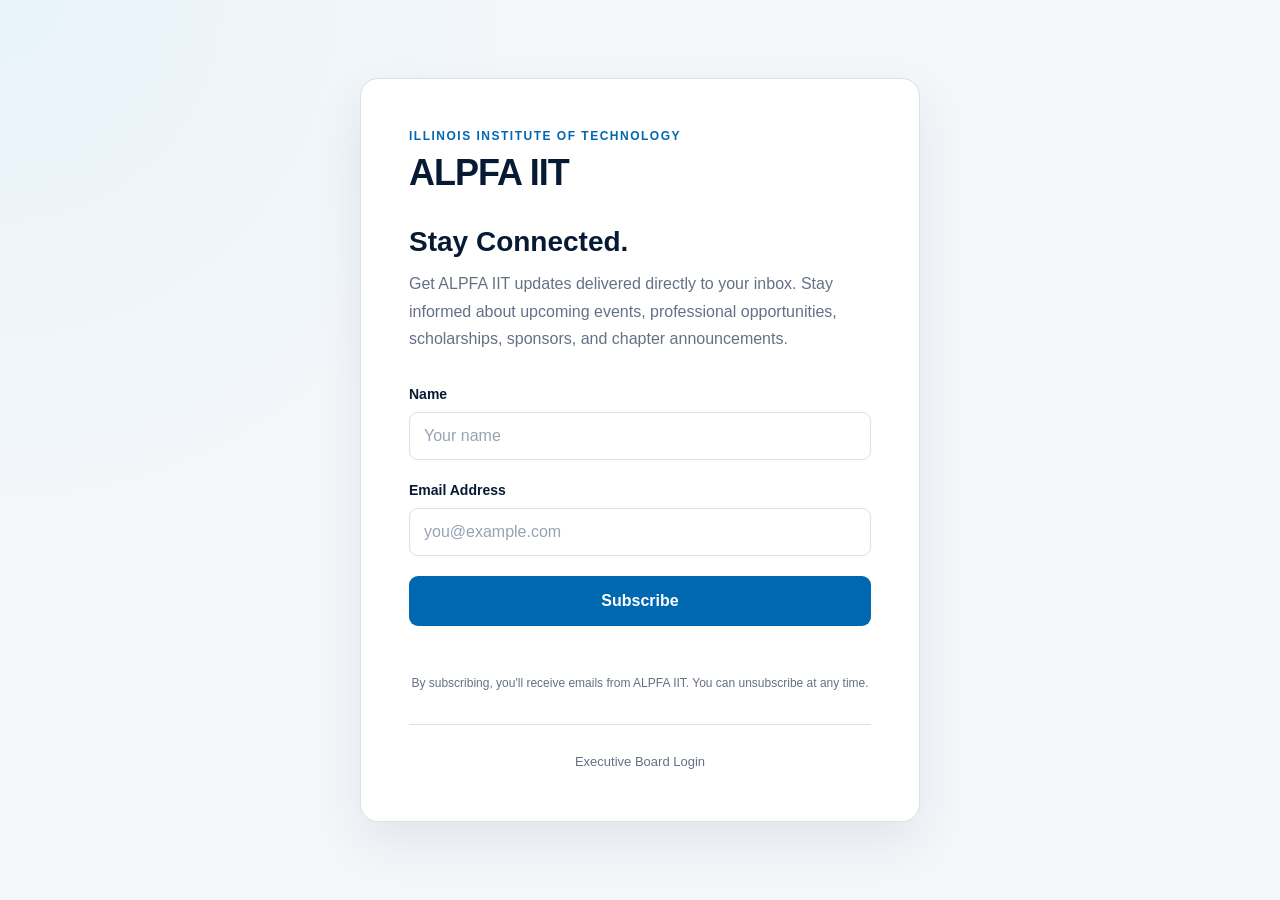
==== index.html @ 29b38a28 "Initial commit - ALPFA IIT Newsletter Studio" ====
<!DOCTYPE html>
<html lang="en">

<head>

    <!-- =====================================================
         BASIC PAGE SETTINGS
         ===================================================== -->

    <!-- Allows normal text characters to display correctly -->
    <meta charset="UTF-8">

    <!-- Makes the website scale correctly on phones/tablets -->
    <meta name="viewport" content="width=device-width, initial-scale=1.0">

    <!-- Text shown on the browser tab -->
    <title>ALPFA IIT Newsletter</title>

    <!-- =====================================================
         WEBSITE STYLESHEET
         ===================================================== -->

    <!-- Connects this page to our main CSS file -->
    <link rel="stylesheet" href="css/style.css">
</head>
<body>

    <!-- =====================================================
         MAIN WEBSITE
         ===================================================== -->

    <main class="subscribe-page">

        <!-- =================================================
             SUBSCRIPTION CARD
             ================================================= -->

        <section class="subscribe-card">

            <!-- =============================================
                 ORGANIZATION HEADER
                 ============================================= -->

            <div class="organization-header">

                <!--
                    We will add the actual ALPFA IIT logo here
                    later.

                    For now we're using text so that we can
                    build and test the layout first.
                -->

                <p class="organization-label">
                    ILLINOIS INSTITUTE OF TECHNOLOGY
                </p>
                <h1>
                    ALPFA IIT
                </h1>
            </div>

            <!-- =============================================
                 NEWSLETTER INTRODUCTION
                 ============================================= -->

            <div class="subscribe-intro">
                <h2>
                    Stay Connected.
                </h2>
                <p>
                    Get ALPFA IIT updates delivered directly to
                    your inbox. Stay informed about upcoming
                    events, professional opportunities,
                    scholarships, sponsors, and chapter
                    announcements.
                </p>
            </div>

            <!-- =============================================
                 SUBSCRIPTION FORM
                 ============================================= -->

            <!--
                JavaScript will eventually take the information
                entered here and send it to our Google Apps
                Script backend.

                Apps Script will then save the subscriber in
                our Google Sheet.
            -->

            <form id="subscribeForm">

                <!-- NAME FIELD -->

                <div class="form-group">
                    <label for="subscriberName">
                        Name
                    </label>
                    <input
                        type="text"
                        id="subscriberName"
                        name="name"
                        placeholder="Your name"
                        autocomplete="name"
                        required
                    >
                </div>

                <!-- EMAIL FIELD -->

                <div class="form-group">
                    <label for="subscriberEmail">
                        Email Address
                    </label>
                    <input
                        type="email"
                        id="subscriberEmail"
                        name="email"
                        placeholder="you@example.com"
                        autocomplete="email"
                        required
                    >
                </div>
                <!-- SUBSCRIBE BUTTON -->
                <button
                    type="submit"
                    class="primary-button"
                    id="subscribeButton"
                >
                    Subscribe
                </button>
                <!-- =========================================
                     FORM MESSAGE
                     ========================================= -->

                <!--
                    JavaScript will use this area to show
                    messages such as:

                    "You're subscribed!"

                    or

                    "That email is already subscribed."
                -->
                <p
                    id="subscribeMessage"
                    class="form-message"
                    aria-live="polite"
                ></p>
            </form>

            <!-- =============================================
                 PRIVACY MESSAGE
                 ============================================= -->

            <p class="privacy-message">
                By subscribing, you'll receive emails from
                ALPFA IIT. You can unsubscribe at any time.
            </p>

            <!-- =============================================
                 ADMIN LOGIN LINK
                 ============================================= -->

            <!--
                Regular subscribers don't need accounts.

                This small link will take ALPFA executive
                board members to the separate login page.
            -->

            <div class="admin-link-container">
                <a href="login.html" class="admin-link">
                    Executive Board Login
                </a>

            </div>
        </section>
    </main>

    <!-- =====================================================
         JAVASCRIPT
         ===================================================== -->

    <!--
        Handles the subscription form.
        We're creating the file now, but we haven't added
        its functionality yet.
    -->

    <script src="js/subscribe.js"></script>

</body>
</html>
---- css/style.css ----
/* ============================================================
   ALPFA IIT NEWSLETTER STUDIO
   MAIN STYLESHEET
   ============================================================

   This file controls the appearance of the entire website.

   COLORS USED:
   Dark Navy:      #071A33
   ALPFA Blue:     #0067B1
   Light Blue:     #EAF4FB
   White:          #FFFFFF
   Text Gray:      #667085
   Border Gray:    #D9E0E7

   Later, if we want to change the site's overall appearance,
   this will be the main file we edit.
   ============================================================ */


/* ============================================================
   1. GLOBAL RESET
   ============================================================

   Browsers automatically add margins and padding to certain
   elements. This removes those defaults so our layout behaves
   consistently.
   ============================================================ */

* {
    margin: 0;
    padding: 0;
    box-sizing: border-box;
}


/* ============================================================
   2. COLOR VARIABLES
   ============================================================

   Instead of repeatedly typing color codes throughout the file,
   we define them once here.

   Example:

   color: var(--navy);

   If we later change --navy, every element using it changes.
   ============================================================ */

:root {

    /* Main dark background */
    --navy: #071A33;

    /* Main ALPFA-style blue */
    --blue: #0067B1;

    /* Darker blue used when hovering buttons */
    --blue-hover: #00528D;

    /* Very light blue */
    --light-blue: #EAF4FB;

    /* Main page background */
    --background: #F4F7FA;

    /* White */
    --white: #FFFFFF;

    /* Main text */
    --text: #17202A;

    /* Secondary text */
    --text-muted: #667085;

    /* Borders */
    --border: #D9E0E7;

    /* Success messages */
    --success: #15803D;

    /* Error messages */
    --error: #B42318;
}

/* ============================================================
   3. BODY
   ============================================================ */

body {

    /* Modern system font stack */
    font-family:
        -apple-system,
        BlinkMacSystemFont,
        "Segoe UI",
        Roboto,
        Helvetica,
        Arial,
        sans-serif;
    background-color: var(--background);
    color: var(--text);
    min-height: 100vh;
    line-height: 1.5;
}

/* ============================================================
   4. PUBLIC SUBSCRIPTION PAGE
   ============================================================

   Centers the subscription card on the screen.
   ============================================================ */

.subscribe-page {
    min-height: 100vh;
    display: flex;
    align-items: center;
    justify-content: center;
    padding: 40px 20px;

    /*
       Subtle background gradient.

       This keeps the page from looking like a completely
       flat gray background.
    */
    background:
        radial-gradient(
            circle at top left,
            #E8F3FA 0%,
            transparent 35%
        ),
        var(--background);
}

/* ============================================================
   5. SUBSCRIPTION CARD
   ============================================================ */

.subscribe-card {
    width: 100%;
    max-width: 560px;
    background-color: var(--white);
    border: 1px solid var(--border);
    border-radius: 18px;
    padding: 48px;
    box-shadow:
        0 20px 50px rgba(7, 26, 51, 0.08);
}

/* ============================================================
   6. ORGANIZATION HEADER
   ============================================================ */

.organization-header {
    margin-bottom: 32px;
}

/* Small IIT text above ALPFA IIT */

.organization-label {
    color: var(--blue);
    font-size: 12px;
    font-weight: 700;
    letter-spacing: 1.5px;
    margin-bottom: 8px;
}

/* ALPFA IIT main heading */

.organization-header h1 {
    color: var(--navy);
    font-size: 36px;
    line-height: 1.1;
    font-weight: 800;
    letter-spacing: -1px;
}

/* ============================================================
   7. INTRODUCTION
   ============================================================ */

.subscribe-intro {
    margin-bottom: 32px;
}

.subscribe-intro h2 {
    color: var(--navy);
    font-size: 28px;
    line-height: 1.2;
    margin-bottom: 12px;
    font-weight: 700;
}

.subscribe-intro p {
    color: var(--text-muted);
    font-size: 16px;
    line-height: 1.7;
}

/* ============================================================
   8. FORM
   ============================================================ */

#subscribeForm {
    width: 100%;
}

/* ============================================================
   9. FORM GROUPS
   ============================================================

   Each form-group contains:

   Label
   Input
   ============================================================ */

.form-group {
    margin-bottom: 20px;
}

.form-group label {
    display: block;
    color: var(--navy);
    font-size: 14px;
    font-weight: 600;
    margin-bottom: 7px;
}

/* ============================================================
   10. TEXT INPUTS
   ============================================================ */

.form-group input {
    width: 100%;
    height: 48px;
    padding: 0 14px;
    font-family: inherit;
    font-size: 16px;
    color: var(--text);
    background-color: var(--white);
    border: 1px solid var(--border);
    border-radius: 9px;
    outline: none;
    transition:
        border-color 0.2s ease,
        box-shadow 0.2s ease;
}

/* Input placeholder text */

.form-group input::placeholder {
    color: #98A2B3;
}

/* Input selected/focused */

.form-group input:focus {
    border-color: var(--blue);
    box-shadow:
        0 0 0 3px rgba(0, 103, 177, 0.12);
}

/* ============================================================
   11. PRIMARY BUTTON
   ============================================================ */

.primary-button {
    width: 100%;
    height: 50px;
    border: none;
    border-radius: 9px;
    background-color: var(--blue);
    color: var(--white);
    font-family: inherit;
    font-size: 16px;
    font-weight: 700;
    cursor: pointer;
    transition:
        background-color 0.2s ease,
        transform 0.1s ease;
}

/* Mouse hover */

.primary-button:hover {
    background-color: var(--blue-hover);
}

/* Small click animation */

.primary-button:active {
    transform: scale(0.99);
}

/* ============================================================
   12. FORM STATUS MESSAGE
   ============================================================

   Later JavaScript will put success/error messages here.
   ============================================================ */

.form-message {
    min-height: 24px;
    margin-top: 14px;
    font-size: 14px;
    text-align: center;
}

/* We will apply this class with JavaScript */

.form-message.success {
    color: var(--success);
}

/* We will apply this class with JavaScript */

.form-message.error {
    color: var(--error);
}

/* ============================================================
   13. PRIVACY MESSAGE
   ============================================================ */

.privacy-message {
    margin-top: 10px;
    color: var(--text-muted);
    font-size: 12px;
    line-height: 1.5;
    text-align: center;
}

/* ============================================================
   14. ADMIN LOGIN AREA
   ============================================================ */

.admin-link-container {
    margin-top: 32px;
    padding-top: 24px;
    border-top: 1px solid var(--border);
    text-align: center;
}

.admin-link {
    color: var(--text-muted);
    font-size: 13px;
    text-decoration: none;
    transition: color 0.2s ease;
}

.admin-link:hover {
    color: var(--blue);
    text-decoration: underline;
}

/* ============================================================
   15. MOBILE RESPONSIVE DESIGN
   ============================================================

   When the screen becomes smaller than 600px, we reduce the
   spacing and font sizes slightly.

   This makes the signup page work well on phones, which will
   be important when students scan a QR code at ALPFA events.
   ============================================================ */

@media (max-width: 600px) {

    .subscribe-page {
        align-items: flex-start;
        padding: 24px 16px;
    }

    .subscribe-card {
        padding: 32px 24px;
        border-radius: 14px;
    }

    .organization-header h1 {
        font-size: 32px;
    }

    .subscribe-intro h2 {
        font-size: 25px;
    }
}

/* ============================================================
   16. EXECUTIVE BOARD LOGIN PAGE
   ============================================================

   Everything below this section controls the appearance of
   the private Executive Board login page.
   ============================================================ */

/* ============================================================
   LOGIN PAGE BACKGROUND / POSITIONING
   ============================================================ */

.login-page {
    min-height: 100vh;
    display: flex;
    align-items: center;
    justify-content: center;
    padding: 40px 20px;

    /*
       Same general background style as the subscription page
       so both pages feel like one application.
    */
    background:
        radial-gradient(
            circle at top left,
            #E8F3FA 0%,
            transparent 35%
        ),
        var(--background);
}

/* ============================================================
   LOGIN CARD
   ============================================================ */

.login-card {
    width: 100%;
    max-width: 500px;
    background-color: var(--white);
    border: 1px solid var(--border);
    border-radius: 18px;
    padding: 48px;
    box-shadow:
        0 20px 50px rgba(7, 26, 51, 0.08);
}

/* ============================================================
   LOGIN INTRODUCTION
   ============================================================ */

.login-intro {
    margin-bottom: 32px;
}

.login-intro h2 {
    color: var(--navy);
    font-size: 27px;
    line-height: 1.2;
    font-weight: 700;
    margin-bottom: 10px;
}

.login-intro p {
    color: var(--text-muted);
    font-size: 15px;
    line-height: 1.6;
}

/* ============================================================
   PASSWORD FIELD
   ============================================================

   Allows the password field and Show button to sit together
   inside one container.
   ============================================================ */

.password-wrapper {
    position: relative;
    width: 100%;
}

/*
   Because this input is inside .password-wrapper, we style
   it separately from the normal form input.
*/

.password-wrapper input {
    width: 100%;
    height: 48px;
    padding:
        /* Top */
        0

        /* Right - leaves room for Show button */
        70px

        /* Bottom */
        0

        /* Left */
        14px;
    font-family: inherit;
    font-size: 16px;
    color: var(--text);
    background-color: var(--white);
    border: 1px solid var(--border);
    border-radius: 9px;
    outline: none;
    transition:
        border-color 0.2s ease,
        box-shadow 0.2s ease;
}

/* Password field focus */

.password-wrapper input:focus {
    border-color: var(--blue);
    box-shadow:
        0 0 0 3px rgba(0, 103, 177, 0.12);
}

/* ============================================================
   SHOW / HIDE PASSWORD BUTTON
   ============================================================ */

.password-toggle {
    position: absolute;
    top: 50%;
    right: 14px;
    transform: translateY(-50%);
    background: none;
    border: none;
    color: var(--blue);
    font-family: inherit;
    font-size: 13px;
    font-weight: 600;
    cursor: pointer;
    padding: 5px;
}

.password-toggle:hover {
    text-decoration: underline;
}

/* ============================================================
   BACK LINK
   ============================================================ */

.back-link-container {
    margin-top: 26px;
    padding-top: 22px;
    border-top: 1px solid var(--border);
    text-align: center;
}

.back-link {
    color: var(--text-muted);
    font-size: 13px;
    text-decoration: none;
    transition: color 0.2s ease;
}

.back-link:hover {
    color: var(--blue);
}

/* ============================================================
   LOGIN PAGE MOBILE DESIGN
   ============================================================ */

@media (max-width: 600px) {
    .login-page {
        align-items: flex-start;
        padding: 24px 16px;
    }

    .login-card {
        padding: 32px 24px;
        border-radius: 14px;
    }

    .login-intro h2 {
        font-size: 24px;
    }
}

/* ============================================================
   17. NEWSLETTER STUDIO DASHBOARD
   ============================================================

   This section controls the Executive Board admin dashboard.

   Main layout:
   - Fixed navigation sidebar on the left
   - Main workspace on the right
   - Responsive layout for smaller screens
   ============================================================ */


/* ============================================================
   DASHBOARD BODY
   ============================================================ */

.dashboard-body {
    margin: 0;
    background-color: var(--background);
    color: var(--text);
    min-height: 100vh;
}

/* ============================================================
   SESSION VERIFICATION / LOADING SCREEN
   ============================================================ */

.dashboard-loading {
    min-height: 100vh;
    display: flex;
    align-items: center;
    justify-content: center;
    padding: 30px;
    text-align: center;
    background:
        radial-gradient(
            circle at top left,
            #E8F3FA 0%,
            transparent 35%
        ),
        var(--background);
}

.loading-content h1 {
    color: var(--navy);
    font-size: 32px;
    margin-bottom: 10px;
}

.loading-content p {
    color: var(--text-muted);
    font-size: 15px;
}

/* ============================================================
   MAIN DASHBOARD APPLICATION
   ============================================================ */

.dashboard-app {
    min-height: 100vh;
    display: flex;
}

/*
   IMPORTANT:

   The HTML "hidden" attribute is used while authentication
   is being checked.

   This rule makes sure hidden dashboard content really stays
   hidden until JavaScript approves the session.
*/

.dashboard-app[hidden] {
    display: none;
}

/* ============================================================
   SIDEBAR
   ============================================================ */

.dashboard-sidebar {
    width: 260px;
    min-height: 100vh;
    position: fixed;
    top: 0;
    left: 0;
    display: flex;
    flex-direction: column;
    background-color: var(--navy);
    padding: 32px 20px;
    color: var(--white);
}

/* ============================================================
   SIDEBAR BRAND
   ============================================================ */

.sidebar-brand {
    padding: 0 12px 30px;
    border-bottom:
        1px solid rgba(255, 255, 255, 0.12);
}

.sidebar-school {
    display: block;
    margin-bottom: 6px;
    font-size: 10px;
    font-weight: 700;
    letter-spacing: 1.5px;
    color: rgba(255, 255, 255, 0.55);
}

.sidebar-brand h1 {
    font-size: 25px;
    line-height: 1.1;
    margin-bottom: 5px;
    color: var(--white);
}

.sidebar-studio {
    font-size: 12px;
    color: rgba(255, 255, 255, 0.65);
}

/* ============================================================
   SIDEBAR NAVIGATION
   ============================================================ */

.dashboard-nav {
    display: flex;
    flex-direction: column;
    gap: 7px;
    margin-top: 30px;
}

.dashboard-nav-link {
    display: flex;
    align-items: center;
    gap: 12px;
    min-height: 46px;
    padding: 0 14px;
    border-radius: 9px;
    color: rgba(255, 255, 255, 0.72);
    text-decoration: none;
    font-size: 14px;
    font-weight: 500;
    transition:
        background-color 0.2s ease,
        color 0.2s ease;
}

.dashboard-nav-link:hover {
    background-color:
        rgba(255, 255, 255, 0.08);
    color: var(--white);
}

/* Currently selected dashboard page */

.dashboard-nav-link.active {
    background-color: var(--blue);
    color: var(--white);
}

/* Small navigation symbol */

.nav-icon {
    width: 20px;
    display: inline-flex;
    justify-content: center;
    font-size: 17px;
}

/* ============================================================
   SIDEBAR BOTTOM / LOGOUT
   ============================================================ */

.sidebar-bottom {
    margin-top: auto;
    padding-top: 25px;
}

.logout-button {
    width: 100%;
    min-height: 44px;
    background-color:
        rgba(255, 255, 255, 0.07);
    border:
        1px solid rgba(255, 255, 255, 0.12);
    border-radius: 9px;
    color: rgba(255, 255, 255, 0.78);
    font-family: inherit;
    font-size: 14px;
    cursor: pointer;
    transition:
        background-color 0.2s ease,
        color 0.2s ease;
}

.logout-button:hover {
    background-color:
        rgba(255, 255, 255, 0.13);
    color: var(--white);
}

/* ============================================================
   MAIN DASHBOARD AREA
   ============================================================ */

.dashboard-main {
    width: calc(100% - 260px);
    min-height: 100vh;
    margin-left: 260px;
}

/* ============================================================
   DASHBOARD TOP HEADER
   ============================================================ */

.dashboard-header {
    min-height: 100px;
    display: flex;
    align-items: center;
    justify-content: space-between;
    gap: 20px;
    padding: 24px 40px;
    background-color: var(--white);
    border-bottom: 1px solid var(--border);
}

.dashboard-eyebrow {
    color: var(--blue);
    font-size: 10px;
    font-weight: 800;
    letter-spacing: 1.4px;
    margin-bottom: 4px;
}

.dashboard-header h2 {
    color: var(--navy);
    font-size: 27px;
}

/* ============================================================
   VIEW SIGNUP PAGE LINK
   ============================================================ */

.view-signup-link {
    display: inline-flex;
    align-items: center;
    min-height: 40px;
    padding: 0 15px;
    border: 1px solid var(--border);
    border-radius: 8px;
    background-color: var(--white);
    color: var(--text);
    text-decoration: none;
    font-size: 13px;
    font-weight: 600;
    transition:
        border-color 0.2s ease,
        color 0.2s ease,
        background-color 0.2s ease;
}

.view-signup-link:hover {
    color: var(--blue);
    border-color: var(--blue);
    background-color: var(--light-blue);
}

/* ============================================================
   DASHBOARD CONTENT CONTAINER
   ============================================================ */

.dashboard-content {
    width: 100%;
    max-width: 1400px;
    margin: 0 auto;
    padding: 40px;
}

/* ============================================================
   WELCOME AREA
   ============================================================ */

.dashboard-welcome {
    display: flex;
    align-items: center;
    justify-content: space-between;
    gap: 30px;
    margin-bottom: 32px;
}

.dashboard-welcome h3 {
    color: var(--navy);
    font-size: 25px;
    margin-bottom: 7px;
}

.dashboard-welcome p {
    color: var(--text-muted);
    font-size: 14px;
    line-height: 1.6;
}

/*
   Our normal .primary-button is full width on the signup
   forms. We override that behavior for this dashboard button.
*/

.dashboard-create-button {
    width: auto;
    flex-shrink: 0;
    padding-left: 20px;
    padding-right: 20px;
}

/* ============================================================
   STATISTIC CARDS
   ============================================================ */

.dashboard-stats {
    display: grid;
    grid-template-columns:
        repeat(3, minmax(0, 1fr));
    gap: 20px;
    margin-bottom: 30px;
}

.stat-card {
    display: flex;
    flex-direction: column;
    min-height: 170px;
    padding: 24px;
    background-color: var(--white);
    border: 1px solid var(--border);
    border-radius: 13px;
    box-shadow:
        0 5px 20px rgba(7, 26, 51, 0.035);
}

.stat-label {
    color: var(--text-muted);
    font-size: 12px;
    font-weight: 600;
    margin-bottom: 18px;
}

.stat-number {
    color: var(--navy);
    font-size: 36px;
    line-height: 1;
    margin-bottom: 12px;
}

.stat-number.stat-text {
    font-size: 20px;
    line-height: 1.25;
}

.stat-description {
    margin-top: auto;
    color: var(--text-muted);
    font-size: 12px;
}

/* ============================================================
   GENERAL DASHBOARD SECTION
   ============================================================ */

.dashboard-section {
    margin-top: 24px;
    padding: 26px;
    background-color: var(--white);
    border: 1px solid var(--border);
    border-radius: 13px;
    box-shadow:
        0 5px 20px rgba(7, 26, 51, 0.035);
}

.section-heading {
    display: flex;
    align-items: center;
    justify-content: space-between;
    margin-bottom: 22px;
}

.section-heading h3 {
    color: var(--navy);
    font-size: 18px;
    margin-bottom: 5px;
}

.section-heading p {
    color: var(--text-muted);
    font-size: 13px;
}

/* ============================================================
   QUICK ACTIONS
   ============================================================ */

.quick-actions {
    display: grid;
    grid-template-columns:
        repeat(3, minmax(0, 1fr));
    gap: 14px;
}

.quick-action-card {
    min-height: 110px;
    display: flex;
    align-items: center;
    gap: 15px;
    padding: 18px;
    text-align: left;
    background-color: var(--white);
    border: 1px solid var(--border);
    border-radius: 10px;
    cursor: pointer;
    font-family: inherit;
    transition:
        transform 0.2s ease,
        border-color 0.2s ease,
        box-shadow 0.2s ease;
}

.quick-action-card:hover {
    transform: translateY(-2px);
    border-color: var(--blue);
    box-shadow:
        0 8px 20px rgba(7, 26, 51, 0.07);
}

.quick-action-icon {
    width: 44px;
    height: 44px;
    flex-shrink: 0;
    display: flex;
    align-items: center;
    justify-content: center;
    border-radius: 9px;
    background-color: var(--light-blue);
    color: var(--blue);
    font-size: 20px;
}

.quick-action-content {
    display: flex;
    flex-direction: column;
    gap: 5px;
}

.quick-action-content strong {
    color: var(--navy);
    font-size: 14px;
}

.quick-action-content > span {
    color: var(--text-muted);
    font-size: 12px;
    line-height: 1.45;
}

/* ============================================================
   EMPTY NEWSLETTER STATE
   ============================================================ */

.empty-state {
    min-height: 210px;
    display: flex;
    flex-direction: column;
    align-items: center;
    justify-content: center;
    text-align: center;
    padding: 30px;
    border: 1px dashed var(--border);
    border-radius: 10px;
    background-color: #FAFBFC;
}

.empty-state-icon {
    width: 48px;
    height: 48px;
    display: flex;
    align-items: center;
    justify-content: center;
    margin-bottom: 13px;
    border-radius: 50%;
    background-color: var(--light-blue);
    color: var(--blue);
    font-size: 20px;
}

.empty-state h4 {
    color: var(--navy);
    font-size: 15px;
    margin-bottom: 6px;
}

.empty-state p {
    max-width: 400px;
    color: var(--text-muted);
    font-size: 13px;
    line-height: 1.5;
}

/* ============================================================
   DASHBOARD TABLET DESIGN
   ============================================================ */

@media (max-width: 1000px) {

    .dashboard-sidebar {
        width: 220px;
    }

    .dashboard-main {
        width: calc(100% - 220px);
        margin-left: 220px;
    }

    .dashboard-content {
        padding: 30px;
    }

    .dashboard-header {
        padding-left: 30px;
        padding-right: 30px;
    }

    .dashboard-stats {
        grid-template-columns:
            repeat(2, minmax(0, 1fr));
    }

    .quick-actions {
        grid-template-columns: 1fr;
    }
}

/* ============================================================
   DASHBOARD MOBILE DESIGN
   ============================================================ */

@media (max-width: 700px) {

    /*
       We'll eventually turn the sidebar into a mobile menu.

       For now it becomes a normal top section so the dashboard
       remains usable on smaller screens.
    */

    .dashboard-app {
        flex-direction: column;
    }

    .dashboard-sidebar {
        width: 100%;
        min-height: auto;
        position: relative;
        padding: 22px 18px;
    }

    .sidebar-brand {
        padding-bottom: 18px;
    }

    .dashboard-nav {
        margin-top: 18px;
    }

    .sidebar-bottom {
        margin-top: 18px;
    }

    .dashboard-main {
        width: 100%;
        margin-left: 0;
    }

    .dashboard-header {
        min-height: auto;
        padding: 20px;
        flex-direction: column;
        align-items: flex-start;
    }

    .dashboard-content {
        padding: 24px 18px;
    }

    .dashboard-welcome {
        flex-direction: column;
        align-items: flex-start;
    }

    .dashboard-create-button {
        width: 100%;
    }

    .dashboard-stats {
        grid-template-columns: 1fr;
    }

    .quick-actions {
        grid-template-columns: 1fr;
    }
}

/* ============================================================
   18. NEWSLETTER BUILDER
   ============================================================

   Styles for create-newsletter.html.

   The builder uses the same dashboard/sidebar layout while
   giving the editor its own workspace and cards.
   ============================================================ */


/* ============================================================
   EDITOR CONTAINER
   ============================================================ */

.newsletter-editor-container {
    width: 100%;
    max-width: 1050px;
    margin: 0 auto;
    padding: 40px;
}

/* ============================================================
   EDITOR PAGE HEADING
   ============================================================ */

.newsletter-editor-heading {
    display: flex;
    align-items: center;
    justify-content: space-between;
    gap: 20px;
    margin-bottom: 28px;
}

.newsletter-editor-heading h3 {
    color: var(--navy);
    font-size: 25px;
    margin-bottom: 6px;
}

.newsletter-editor-heading p {
    color: var(--text-muted);
    font-size: 14px;
}

/* ============================================================
   DRAFT STATUS
   ============================================================ */

.draft-status {
    display: inline-flex;
    align-items: center;
    justify-content: center;
    min-height: 30px;
    padding: 0 12px;
    border-radius: 20px;
    background-color: #EEF1F4;
    color: var(--text-muted);
    font-size: 12px;
    font-weight: 600;
}

/* Later JavaScript can use these states */

.draft-status.saved {
    background-color: #EAF7EE;
    color: var(--success);
}

.draft-status.unsaved {
    background-color: #FFF4E5;
    color: #9A6700;
}

/* ============================================================
   EDITOR CARDS
   ============================================================ */

.editor-card {
    margin-bottom: 22px;
    padding: 30px;
    background-color: var(--white);
    border: 1px solid var(--border);
    border-radius: 14px;
    box-shadow:
        0 5px 20px rgba(7, 26, 51, 0.035);
}

/* ============================================================
   EDITOR CARD HEADINGS
   ============================================================ */

.editor-card-heading {
    display: flex;
    align-items: flex-start;
    gap: 15px;
    margin-bottom: 28px;
    padding-bottom: 20px;
    border-bottom: 1px solid var(--border);
}

.editor-step {
    width: 38px;
    height: 38px;
    flex-shrink: 0;
    display: flex;
    align-items: center;
    justify-content: center;
    border-radius: 9px;
    background-color: var(--light-blue);
    color: var(--blue);
    font-size: 12px;
    font-weight: 800;
}

.editor-card-heading h4 {
    color: var(--navy);
    font-size: 17px;
    margin-bottom: 5px;
}

.editor-card-heading p {
    color: var(--text-muted);
    font-size: 13px;
    line-height: 1.5;
}

/* ============================================================
   EDITOR FORM SPACING
   ============================================================ */

.editor-card .form-group {
    margin-bottom: 22px;
}

.editor-card .form-group:last-child {
    margin-bottom: 0;
}

/* ============================================================
   TEXTAREA
   ============================================================ */

.editor-card textarea {
    width: 100%;
    min-height: 120px;
    padding: 13px 14px;
    resize: vertical;
    font-family: inherit;
    font-size: 15px;
    line-height: 1.55;
    color: var(--text);
    background-color: var(--white);
    border: 1px solid var(--border);
    border-radius: 9px;
    outline: none;
    transition:
        border-color 0.2s ease,
        box-shadow 0.2s ease;
}

.editor-card textarea:focus {
    border-color: var(--blue);
    box-shadow:
        0 0 0 3px rgba(0, 103, 177, 0.12);
}

/* ============================================================
   FIELD HELP TEXT
   ============================================================ */

.field-help {
    display: block;
    margin-top: 7px;
    color: var(--text-muted);
    font-size: 11px;
    line-height: 1.4;
}

.optional-label {
    margin-left: 5px;
    color: var(--text-muted);
    font-size: 10px;
    font-weight: 400;
}

/* ============================================================
   INDIVIDUAL NEWSLETTER SECTION
   ============================================================ */

.newsletter-section {
    margin-bottom: 18px;
    padding: 24px;
    border: 1px solid var(--border);
    border-radius: 11px;
    background-color: #FAFBFC;
}

/* ============================================================
   NEWSLETTER SECTION HEADER
   ============================================================ */

.newsletter-section-header {
    display: flex;
    align-items: center;
    justify-content: space-between;
    gap: 15px;
    margin-bottom: 22px;
}

.newsletter-section-header strong {
    color: var(--navy);
    font-size: 14px;
}

/* ============================================================
   SECTION BUTTON FIELDS
   ============================================================

   Button Text and Button Link sit next to each other on
   desktop and stack on smaller screens.
   ============================================================ */

.section-button-fields {
    display: grid;
    grid-template-columns:
        repeat(2, minmax(0, 1fr));
    gap: 16px;
}

/* ============================================================
   REMOVE SECTION BUTTON
   ============================================================ */

.remove-section-button {
    background: none;
    border: none;
    color: var(--error);
    font-family: inherit;
    font-size: 12px;
    font-weight: 600;
    cursor: pointer;
    padding: 5px;
}

.remove-section-button:hover {
    text-decoration: underline;
}

/* ============================================================
   ADD SECTION BUTTON
   ============================================================ */

.add-section-button {
    width: 100%;
    min-height: 48px;
    margin-top: 4px;
    border: 1px dashed var(--blue);
    border-radius: 9px;
    background-color: var(--light-blue);
    color: var(--blue);
    font-family: inherit;
    font-size: 13px;
    font-weight: 700;
    cursor: pointer;
    transition:
        background-color 0.2s ease,
        border-color 0.2s ease;
}

.add-section-button:hover {
    background-color: #DCEEF9;
    border-color: var(--blue-hover);
}

/* ============================================================
   NEWSLETTER ACTION BAR
   ============================================================ */

.newsletter-actions {
    position: sticky;
    bottom: 18px;
    z-index: 20;
    display: flex;
    justify-content: flex-end;
    gap: 10px;
    margin-top: 26px;
    padding: 16px;
    background-color:
        rgba(255, 255, 255, 0.96);
    border: 1px solid var(--border);
    border-radius: 12px;
    box-shadow:
        0 10px 30px rgba(7, 26, 51, 0.10);
    backdrop-filter: blur(8px);
}

/* ============================================================
   SECONDARY EDITOR BUTTONS
   ============================================================ */

.secondary-action-button {
    min-height: 44px;
    padding: 0 18px;
    border: 1px solid var(--border);
    border-radius: 8px;
    background-color: var(--white);
    color: var(--navy);
    font-family: inherit;
    font-size: 13px;
    font-weight: 600;
    cursor: pointer;
    transition:
        border-color 0.2s ease,
        background-color 0.2s ease,
        color 0.2s ease;
    }

.secondary-action-button:hover {
    border-color: var(--blue);
    background-color: var(--light-blue);
    color: var(--blue);
}

/* ============================================================
   PRIMARY SEND BUTTON
   ============================================================ */

.primary-action-button {
    min-height: 44px;
    padding: 0 21px;
    border: none;
    border-radius: 8px;
    background-color: var(--blue);
    color: var(--white);
    font-family: inherit;
    font-size: 13px;
    font-weight: 700;
    cursor: pointer;
    transition:
        background-color 0.2s ease,
        transform 0.2s ease;
}

.primary-action-button:hover {
    background-color: var(--blue-hover);
    transform: translateY(-1px);
}

/* ============================================================
   NEWSLETTER STATUS MESSAGE
   ============================================================ */

.newsletter-message {
    margin-top: 15px;
    text-align: right;
}

/* ============================================================
   NEWSLETTER BUILDER TABLET
   ============================================================ */

@media (max-width: 1000px) {
    .newsletter-editor-container {
        padding: 30px;
    }
}

/* ============================================================
   NEWSLETTER BUILDER MOBILE
   ============================================================ */

@media (max-width: 700px) {
    .newsletter-editor-container {
        padding: 24px 18px;
    }

    .newsletter-editor-heading {
        align-items: flex-start;
        flex-direction: column;
    }

    .editor-card {
        padding: 22px 18px;
    }

    .section-button-fields {
        grid-template-columns: 1fr;
    }

    .newsletter-actions {
        position: static;
        flex-direction: column;
    }

    .secondary-action-button,
    .primary-action-button {
        width: 100%;
    }
}

/* ============================================================
   DASHBOARD BUTTON LINKS
   ============================================================

   Allows normal links to visually behave like dashboard
   buttons.
   ============================================================ */

.dashboard-button-link {
    display: inline-flex;
    align-items: center;
    justify-content: center;
    text-decoration: none;
}

/* ============================================================
   19. NEWSLETTER PREVIEW MODAL
   ============================================================

   Displays a realistic preview of the email before it is
   saved or sent.
   ============================================================ */


/* ============================================================
   PREVIEW MODAL
   ============================================================ */

.preview-modal {
    position: fixed;
    inset: 0;
    z-index: 1000;
    display: flex;
    align-items: center;
    justify-content: center;
    padding: 30px;
}

/*
   IMPORTANT:
   Make sure the HTML hidden attribute actually hides the modal.
*/

.preview-modal[hidden] {
    display: none;
}

/* ============================================================
   DARK BACKDROP
   ============================================================ */

.preview-backdrop {
    position: absolute;
    inset: 0;
    background-color:
        rgba(7, 26, 51, 0.68);
    backdrop-filter: blur(4px);
}

/* ============================================================
   PREVIEW WINDOW
   ============================================================ */

.preview-window {
    position: relative;
    z-index: 1;
    width: 100%;
    max-width: 1050px;
    max-height: calc(100vh - 60px);
    display: flex;
    flex-direction: column;
    overflow: hidden;
    background-color: var(--white);
    border-radius: 16px;
    box-shadow:
        0 25px 70px rgba(0, 0, 0, 0.25);
}

/* ============================================================
   PREVIEW HEADER
   ============================================================ */

.preview-header {
    display: flex;
    align-items: center;
    justify-content: space-between;
    gap: 20px;
    padding: 22px 26px;
    border-bottom: 1px solid var(--border);
    background-color: var(--white);
}

.preview-eyebrow {
    color: var(--blue);
    font-size: 10px;
    font-weight: 800;
    letter-spacing: 1.4px;
    margin-bottom: 4px;
}

.preview-header h3 {
    color: var(--navy);
    font-size: 20px;
}

/* ============================================================
   CLOSE BUTTON
   ============================================================ */

.preview-close-button {
    width: 38px;
    height: 38px;
    display: flex;
    align-items: center;
    justify-content: center;
    flex-shrink: 0;
    border: 1px solid var(--border);
    border-radius: 8px;
    background-color: var(--white);
    color: var(--text-muted);
    font-family: inherit;
    font-size: 24px;
    line-height: 1;
    cursor: pointer;
    transition:
        background-color 0.2s ease,
        color 0.2s ease;
}

.preview-close-button:hover {
    background-color: var(--background);
    color: var(--navy);
}

/* ============================================================
   EMAIL INFORMATION
   ============================================================ */

.preview-email-info {
    padding: 14px 26px;
    background-color: #FAFBFC;
    border-bottom: 1px solid var(--border);
}

.preview-email-row {
    display: grid;
    grid-template-columns: 75px 1fr;
    gap: 12px;
    padding: 5px 0;
    font-size: 12px;
}

.preview-email-row > span {
    color: var(--text-muted);
    font-weight: 600;
}

.preview-email-row strong {
    color: var(--navy);
    font-weight: 600;
    overflow-wrap: anywhere;
}

/* ============================================================
   PREVIEW CANVAS AREA
   ============================================================

   Gray area represents an email client's background.

   The actual newsletter sits in the center.
   ============================================================ */

.preview-canvas-area {
    flex: 1;
    overflow-y: auto;
    padding: 40px 25px;
    background-color: #EEF1F4;
}

/* ============================================================
   ACTUAL EMAIL PREVIEW
   ============================================================ */

.email-preview {
    width: 100%;
    max-width: 650px;
    min-height: 500px;
    margin: 0 auto;
    background-color: #FFFFFF;
    box-shadow:
        0 8px 30px rgba(7, 26, 51, 0.10);
}

/* ============================================================
   EMAIL — HEADER
   ============================================================ */

.email-template-header {
    padding: 36px 35px;
    text-align: center;
    background-color: var(--navy);
    color: #FFFFFF;
}

.email-template-school {
    display: block;
    margin-bottom: 8px;
    font-size: 10px;
    font-weight: 700;
    letter-spacing: 1.7px;
    color: rgba(255, 255, 255, 0.65);
}

.email-template-header h1 {
    margin: 0;
    color: #FFFFFF;
    font-size: 29px;
    letter-spacing: -0.5px;
}

/* Small blue accent under ALPFA IIT */

.email-template-accent {
    width: 42px;
    height: 3px;
    margin: 16px auto 0;
    border-radius: 10px;
    background-color: #2A9DDB;
}

/* ============================================================
   EMAIL — MAIN CONTENT
   ============================================================ */

.email-template-body {
    padding: 42px 42px 36px;
}

.email-template-title {
    margin-bottom: 16px;
    color: var(--navy);
    font-size: 27px;
    line-height: 1.2;
}

.email-template-opening {
    color: #475467;
    font-size: 15px;
    line-height: 1.75;
    white-space: pre-wrap;
}

/* ============================================================
   EMAIL — CONTENT SECTIONS
   ============================================================ */

.email-template-section {
    margin-top: 34px;
    padding-top: 30px;
    border-top: 1px solid #E4E7EC;
}

.email-template-section h2 {
    margin-bottom: 12px;
    color: var(--navy);
    font-size: 19px;
    line-height: 1.3;
}

.email-template-section p {
    color: #475467;
    font-size: 14px;
    line-height: 1.75;
    white-space: pre-wrap;
}

/* ============================================================
   EMAIL — CALL TO ACTION BUTTON
   ============================================================ */

.email-template-button {
    display: inline-block;
    margin-top: 18px;
    padding: 12px 18px;
    border-radius: 6px;
    background-color: var(--blue);
    color: #FFFFFF;
    text-decoration: none;
    font-size: 13px;
    font-weight: 700;
}

/* ============================================================
   EMAIL — FOOTER
   ============================================================ */

.email-template-footer {
    padding: 30px 35px;
    text-align: center;
    background-color: #F5F7F9;
    border-top: 1px solid #E4E7EC;
}

.email-template-footer strong {
    display: block;
    margin-bottom: 5px;
    color: var(--navy);
    font-size: 14px;
}

.email-template-footer p {
    margin-bottom: 14px;
    color: #667085;
    font-size: 11px;
    line-height: 1.5;
}

.email-template-footer-links {
    font-size: 11px;
}

.email-template-footer-links a {
    color: var(--blue);
    text-decoration: none;
}

.email-template-footer-divider {
    margin: 0 7px;
    color: #98A2B3;
}

/* ============================================================
   PREVIEW FOOTER
   ============================================================ */

.preview-footer {
    display: flex;
    justify-content: flex-end;
    padding: 16px 26px;
    background-color: var(--white);
    border-top: 1px solid var(--border);
}

/* ============================================================
   PREVENT BACKGROUND SCROLL WHILE PREVIEW IS OPEN
   ============================================================ */

body.preview-open {
    overflow: hidden;
}

/* ============================================================
   PREVIEW MOBILE DESIGN
   ============================================================ */

@media (max-width: 700px) {

    .preview-modal {
        padding: 0;
    }

    .preview-window {
        max-height: 100vh;
        height: 100vh;
        border-radius: 0;
    }

    .preview-header {
        padding: 18px;
    }

    .preview-email-info {
        padding-left: 18px;
        padding-right: 18px;
    }

    .preview-email-row {
        grid-template-columns: 60px 1fr;
    }

    .preview-canvas-area {
        padding: 20px 10px;
    }

    .email-template-header {
        padding:
            30px 20px;
    }

    .email-template-body {
        padding:
            30px 22px;
    }

    .email-template-title {
        font-size: 23px;
    }

    .email-template-footer {
        padding:
            26px 20px;
    }

    .preview-footer {
        padding: 14px 18px;
    }
}

/* ============================================================
   20. NEWSLETTER HISTORY
   ============================================================

   Styles for newsletter-history.html.

   This page displays:
   - Draft newsletters
   - Sent newsletters
   - Status information
   - Dates
   - Recipient counts
   - Newsletter actions
   ============================================================ */


/* ============================================================
   HISTORY CONTENT CONTAINER
   ============================================================ */

.history-content {
    width: 100%;
    max-width: 1400px;
    margin: 0 auto;
    padding: 40px;
}

/* ============================================================
   HISTORY PAGE HEADING
   ============================================================ */

.history-heading {
    display: flex;
    align-items: center;
    justify-content: space-between;
    gap: 20px;
    margin-bottom: 24px;
}

.history-heading h3 {
    color: var(--navy);
    font-size: 25px;
    margin-bottom: 6px;
}

.history-heading p {
    color: var(--text-muted);
    font-size: 14px;
}

/* ============================================================
   NEWSLETTER COUNT
   ============================================================ */

.history-count {
    display: inline-flex;
    align-items: center;
    justify-content: center;
    min-height: 32px;
    padding: 0 13px;
    border-radius: 20px;
    background-color: var(--light-blue);
    color: var(--blue);
    font-size: 12px;
    font-weight: 700;
}

/* ============================================================
   HISTORY FILTERS
   ============================================================ */

.history-filters {
    display: flex;
    align-items: center;
    gap: 8px;
    margin-bottom: 18px;
}

.history-filter {
    min-height: 38px;
    padding: 0 16px;
    border: 1px solid var(--border);
    border-radius: 8px;
    background-color: var(--white);
    color: var(--text-muted);
    font-family: inherit;
    font-size: 12px;
    font-weight: 600;
    cursor: pointer;
    transition:
        background-color 0.2s ease,
        border-color 0.2s ease,
        color 0.2s ease;
}

.history-filter:hover {
    border-color: var(--blue);
    color: var(--blue);
}

.history-filter.active {
    border-color: var(--blue);
    background-color: var(--blue);
    color: var(--white);
}

/* ============================================================
   HISTORY CARD
   ============================================================ */

.history-card {
    overflow: hidden;
    background-color: var(--white);
    border: 1px solid var(--border);
    border-radius: 13px;
    box-shadow:
        0 5px 20px rgba(7, 26, 51, 0.035);
}

/* ============================================================
   LOADING / EMPTY STATES
   ============================================================ */

.history-state {
    min-height: 300px;
    display: flex;
    flex-direction: column;
    align-items: center;
    justify-content: center;
    gap: 12px;
    padding: 40px;
    text-align: center;
    color: var(--text-muted);
}

.history-state[hidden] {
    display: none;
}

.history-state h4 {
    color: var(--navy);
    font-size: 17px;
}

.history-state p {
    max-width: 400px;
    font-size: 13px;
    line-height: 1.6;
}

.history-state .primary-button {
    width: auto;
    margin-top: 5px;
    padding-left: 18px;
    padding-right: 18px;
}

/* ============================================================
   TABLE CONTAINER
   ============================================================ */

.history-table-container {
    width: 100%;
    overflow-x: auto;
}

.history-table-container[hidden] {
    display: none;
}

/* ============================================================
   HISTORY TABLE
   ============================================================ */

.history-table {
    width: 100%;
    border-collapse: collapse;
    min-width: 850px;
}

.history-table th {
    padding: 15px 18px;
    text-align: left;
    background-color: #FAFBFC;
    border-bottom: 1px solid var(--border);
    color: var(--text-muted);
    font-size: 10px;
    font-weight: 800;
    letter-spacing: 0.7px;
    text-transform: uppercase;
}

.history-table td {
    padding: 18px;
    border-bottom: 1px solid var(--border);
    color: var(--text);
    font-size: 13px;
    vertical-align: middle;
}

.history-table tbody tr:last-child td {
    border-bottom: none;
}

.history-table tbody tr {
    transition:
        background-color 0.2s ease;
}

.history-table tbody tr:hover {
    background-color: #FAFBFC;
}

/* ============================================================
   NEWSLETTER NAME / SUBJECT
   ============================================================ */

.history-newsletter-info {
    min-width: 230px;
}

.history-newsletter-info strong {
    display: block;
    margin-bottom: 5px;
    color: var(--navy);
    font-size: 14px;
}

.history-newsletter-info span {
    display: block;
    max-width: 320px;
    overflow: hidden;
    color: var(--text-muted);
    font-size: 11px;
    text-overflow: ellipsis;
    white-space: nowrap;
}

/* ============================================================
   STATUS BADGES
   ============================================================ */

.history-status {
    display: inline-flex;
    align-items: center;
    justify-content: center;
    min-height: 27px;
    padding: 0 10px;
    border-radius: 20px;
    font-size: 10px;
    font-weight: 800;
    letter-spacing: 0.4px;
    text-transform: uppercase;
}

/* Draft */

.history-status.draft {

    background-color: #FFF4E5;
    color: #9A6700;
}

/* Sent */

.history-status.sent {
    background-color: #EAF7EE;
    color: var(--success);
}

/* ============================================================
   HISTORY ACTION BUTTON
   ============================================================ */

.history-action-button {
    display: inline-flex;
    align-items: center;
    justify-content: center;
    min-height: 34px;
    padding: 0 13px;
    border: 1px solid var(--border);
    border-radius: 7px;
    background-color: var(--white);
    color: var(--navy);
    font-family: inherit;
    font-size: 11px;
    font-weight: 700;
    text-decoration: none;
    cursor: pointer;
    transition:
        border-color 0.2s ease,
        background-color 0.2s ease,
        color 0.2s ease;
}

.history-action-button:hover {
    border-color: var(--blue);
    background-color: var(--light-blue);
    color: var(--blue);
}

/* ============================================================
   HISTORY MESSAGE
   ============================================================ */

.history-message {
    margin-top: 15px;
    text-align: right;
}

/* ============================================================
   HISTORY TABLE MUTED DATA
   ============================================================ */

.history-muted {
    color: var(--text-muted);
}

/* ============================================================
   HISTORY TABLET DESIGN
   ============================================================ */

@media (max-width: 1000px) {

    .history-content {
        padding: 30px;
    }
}

/* ============================================================
   HISTORY MOBILE DESIGN
   ============================================================ */

@media (max-width: 700px) {

    .history-content {
        padding: 24px 18px;
    }

    .history-heading {
        flex-direction: column;
        align-items: flex-start;
    }

    .history-filters {
        width: 100%;
    }

    .history-filter {
        flex: 1;
    }
}

/* ============================================================
   HIDDEN LOADING SCREENS
   ============================================================ */

/*
   Ensures loading screens actually disappear when JavaScript
   applies the HTML "hidden" attribute.
*/

.dashboard-loading[hidden] {
    display: none;
}
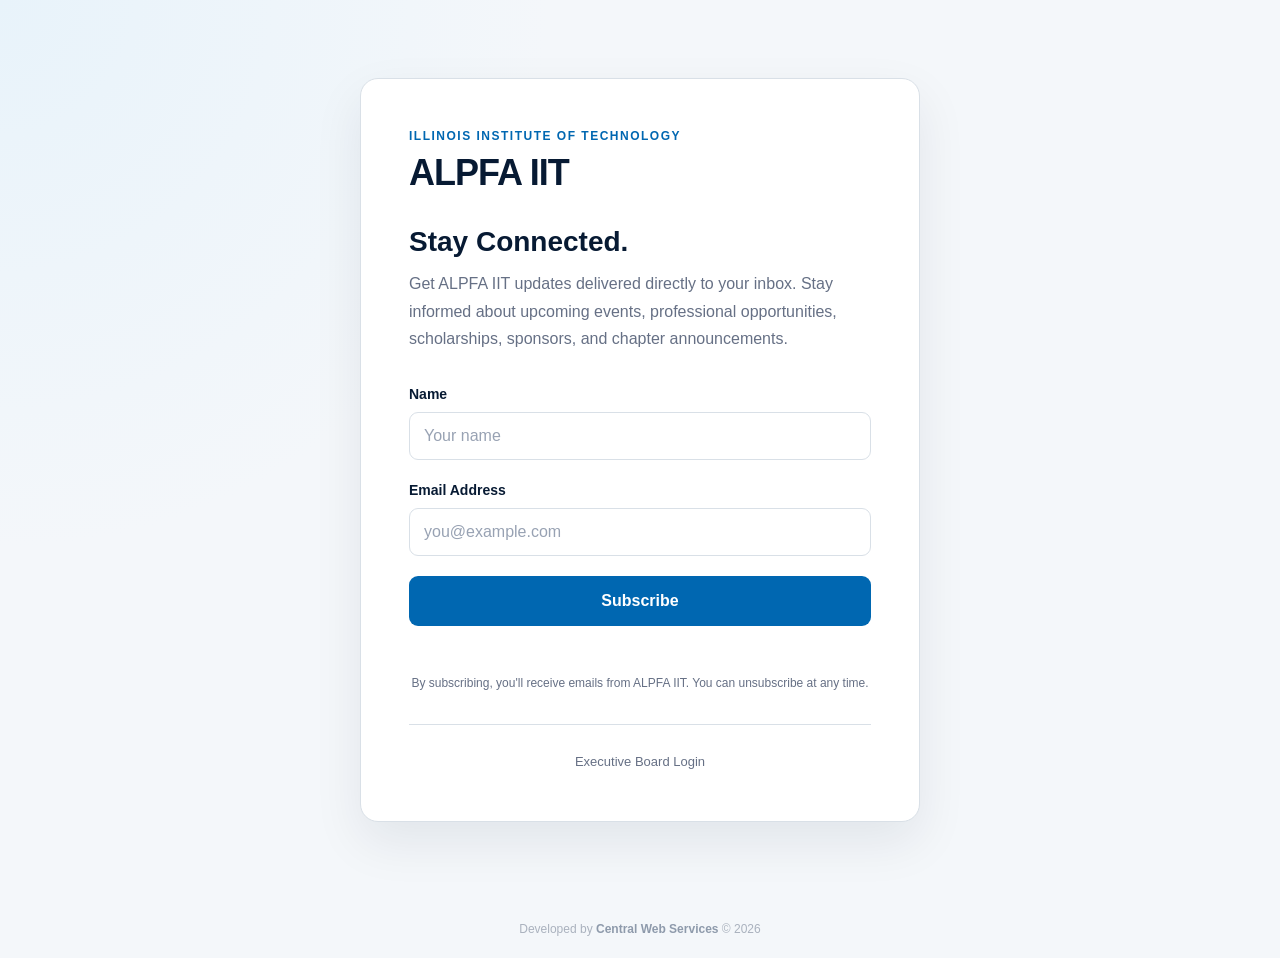
==== commit 091bbc85: "adding watermark" ====
--- a/index.html
+++ b/index.html
@@ -193,4 +193,10 @@
     <script src="js/subscribe.js"></script>
 
 </body>
+
+<!-- Central Web Services Footer -->
+<footer class="cws-footer">
+    Developed by <span>Central Web Services</span> &copy; 2026
+</footer>
+
 </html>
--- a/css/style.css
+++ b/css/style.css
@@ -2362,4 +2362,65 @@
 
 .dashboard-loading[hidden] {
     display: none;
+}
+/* ALPFA IIT brand and flyers */
+.sidebar-logo {display:block;width:165px;max-width:100%;height:auto;object-fit:contain;object-position:left center;margin:0 0 12px;}
+.email-template-logo {display:block;width:155px;max-width:75%;height:auto;object-fit:contain;margin:0 auto 12px;}
+.flyer-fields {padding:16px;border:1px solid var(--border);border-radius:10px;background:#f8fafc;}
+.flyer-fields input[type="file"] {height:auto;padding:10px;margin-bottom:8px;}
+.flyer-fields label {margin-top:10px;}
+.flyer-fields .upload-flyer-button {margin:4px 0 8px;padding:10px 14px;}
+.flyer-status {font-size:12px;color:var(--text-muted);margin:4px 0 12px;}
+.section-image-preview {display:block;max-width:100%;max-height:340px;width:auto;height:auto;margin:14px auto 0;border-radius:8px;}
+.section-image-preview[hidden] {display:none;}
+.email-flyer-image {display:block;width:100%;max-width:580px;height:auto;margin:18px auto;}
+
+
+/* ALPFA IIT text underneath newsletter logo */
+.email-template-header .alpfa-logo-title {
+    color: #ffffff;
+    font-size: 22px;
+    font-weight: 700;
+    letter-spacing: 1px;
+    text-align: center;
+    margin: 8px 0 12px;
+}
+
+/* ALPFA IIT title beneath sidebar logo */
+.dashboard-sidebar .alpfa-logo-title {
+    color: #ffffff;
+    font-size: 22px;
+    font-weight: 800;
+    letter-spacing: 1px;
+    text-align: center;
+    margin: 8px 0 4px;
+}
+/* Hide auth loading screen after session validation on all pages. */
+.dashboard-loading[hidden], .dashboard-app[hidden] { display: none !important; }
+
+/* ============================================================
+   CENTRAL WEB SERVICES FOOTER
+   ============================================================ */
+
+.cws-footer {
+    width: 100%;
+    padding: 20px 15px;
+    text-align: center;
+    font-size: 12px;
+    font-weight: 400;
+    color: #8b95a5;
+    opacity: 0.7;
+    margin-top: auto;
+}
+
+.cws-footer span {
+    font-weight: 600;
+    color: #64748b;
+}
+
+/* Keep footer at the bottom of dashboard pages */
+.dashboard-main {
+    display: flex;
+    flex-direction: column;
+    min-height: 100vh;
 }
